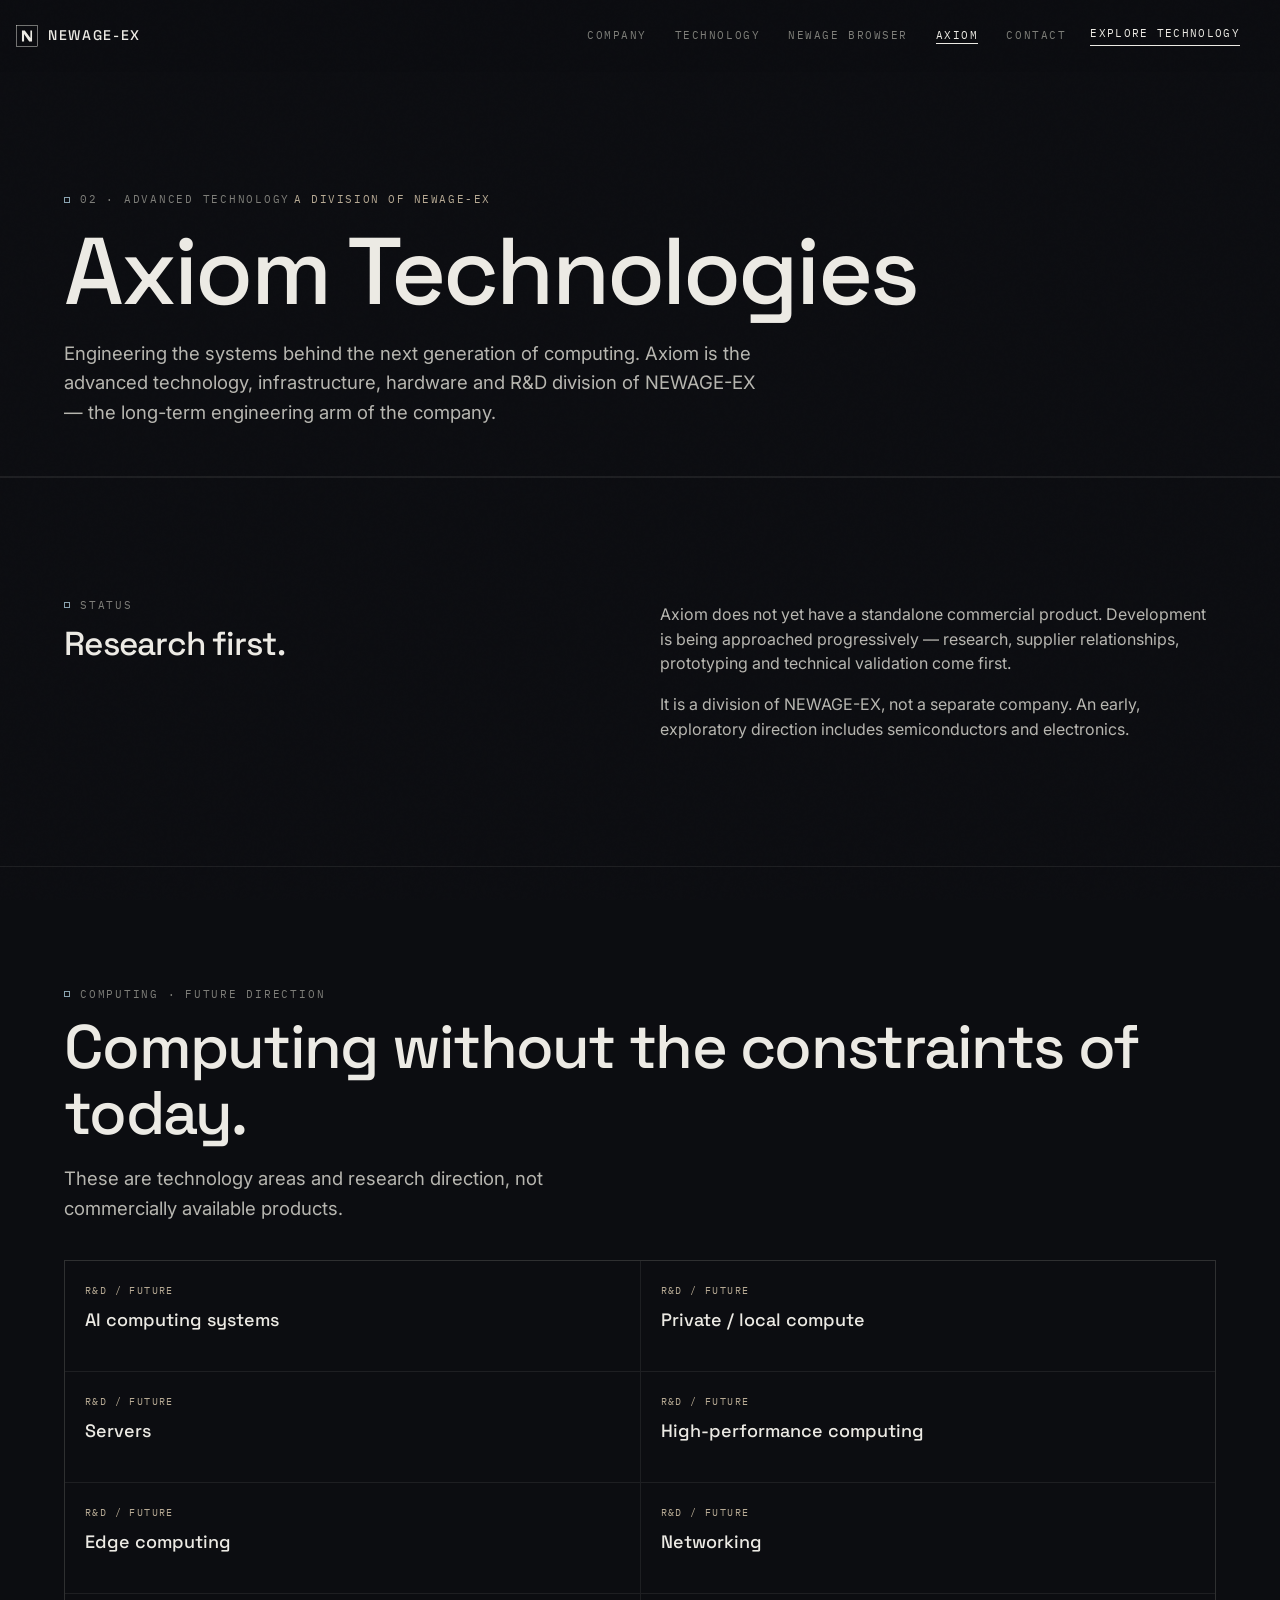
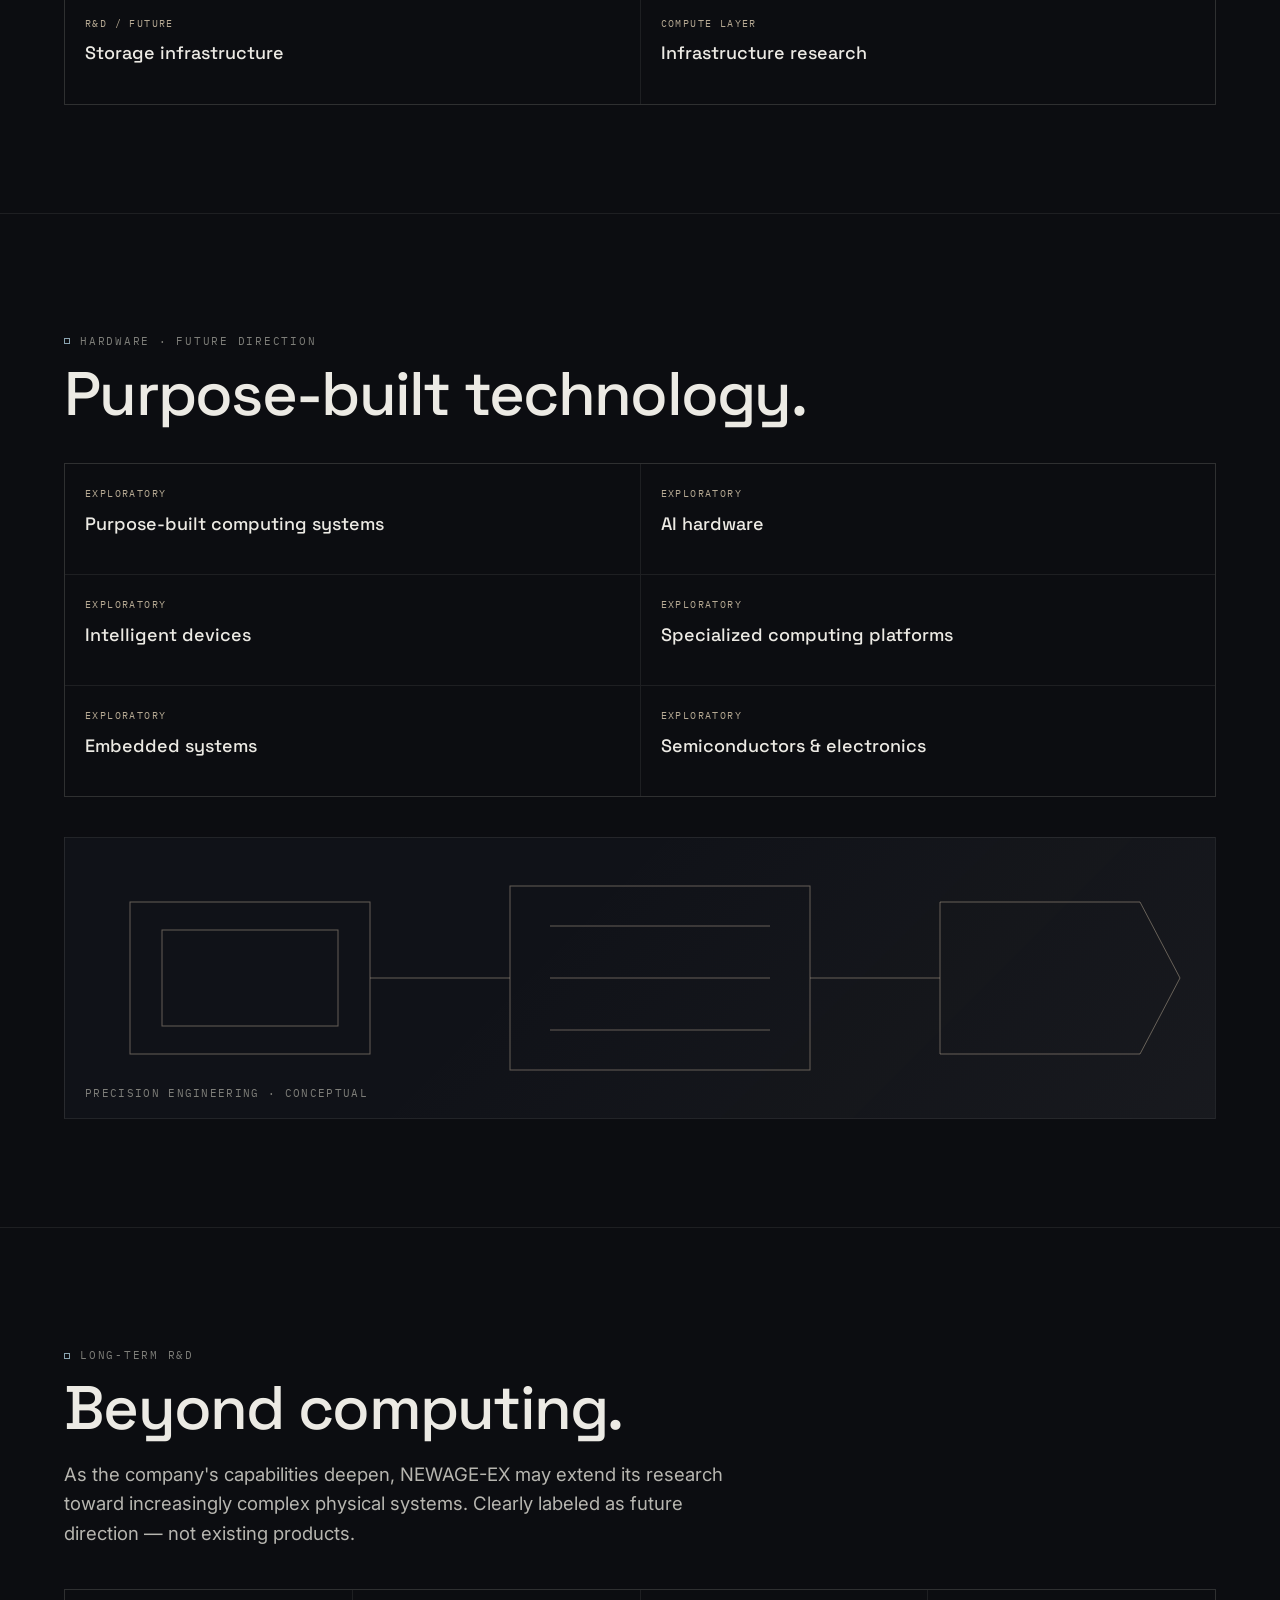
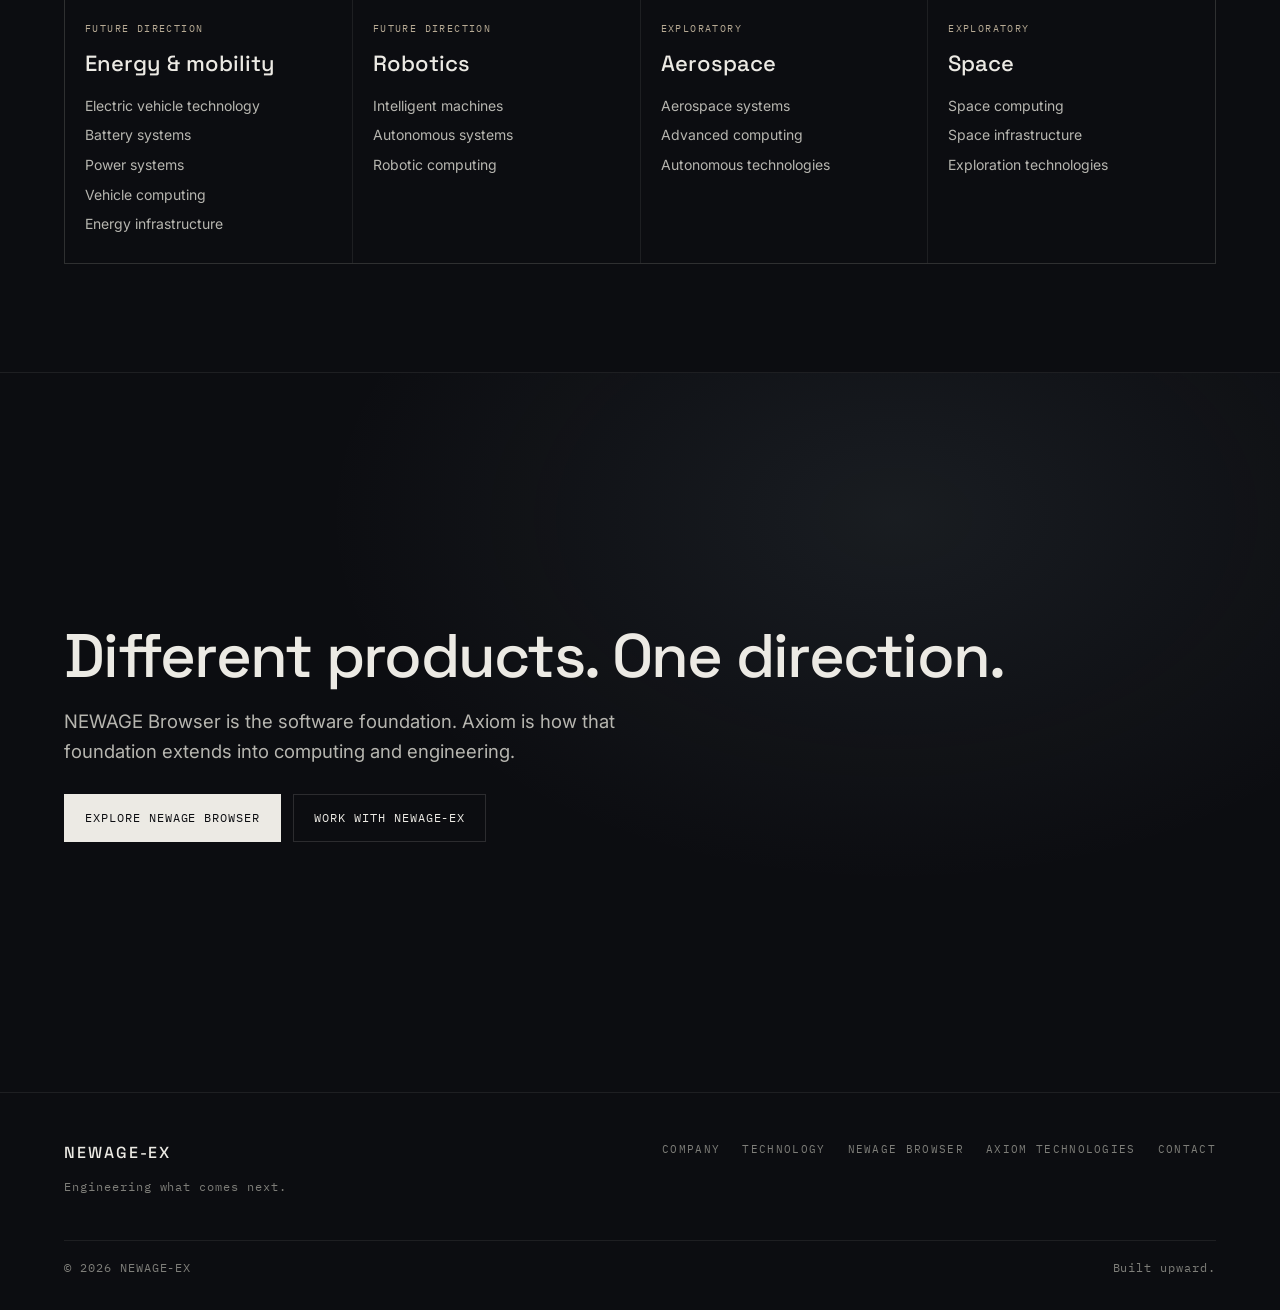
==== axiom.html @ 28b5ad1d "Add the NEWAGE-EX corporate website. EOF  Co-authored-by: Cursor <cursoragent@cursor.com>" ====
<!DOCTYPE html>
<html lang="en">
<head>
  <meta charset="UTF-8">
  <meta name="viewport" content="width=device-width, initial-scale=1, viewport-fit=cover">
  <title>Axiom Technologies — NEWAGE-EX</title>
  <meta name="description" content="Axiom Technologies is the advanced technology, infrastructure, hardware and R&D division of NEWAGE-EX. Research direction — not a standalone commercial product.">
  <meta name="theme-color" content="#0c0d11">
  <link rel="icon" href="./favicon.svg" type="image/svg+xml">
  <link rel="preconnect" href="https://fonts.googleapis.com">
  <link rel="preconnect" href="https://fonts.gstatic.com" crossorigin>
  <link href="https://fonts.googleapis.com/css2?family=Space+Grotesk:wght@400;500;600&family=Inter:wght@400;500;600&family=IBM+Plex+Mono:wght@400;500&display=swap" rel="stylesheet">
  <link rel="stylesheet" href="./css/styles.css">
</head>
<body data-page="axiom">
  <a class="skip" href="#main">Skip to content</a>
  <div class="cursor" aria-hidden="true"></div>
  <div class="grain" aria-hidden="true"></div>
  <header class="nav" id="nav">
    <div class="nav-inner">
      <a class="nav-logo" href="./index.html">
        <svg viewBox="0 0 48 48" width="22" height="22" aria-hidden="true"><rect x="1" y="1" width="46" height="46" fill="none" stroke="currentColor" stroke-width="1"/><path d="M13 36V12h6.2L31.4 28.6V12H35v24h-6.2L17.6 19.4V36z" fill="currentColor"/></svg>
        <span>NEWAGE-EX</span>
      </a>
      <nav class="nav-links" aria-label="Primary">
        <a href="./company.html">Company</a>
        <a href="./technology.html">Technology</a>
        <a href="./browser.html">NEWAGE Browser</a>
        <a href="./axiom.html" aria-current="page">Axiom</a>
        <a href="./contact.html">Contact</a>
      </nav>
      <a class="nav-cta" href="./technology.html">Explore technology</a>
      <button class="nav-toggle" type="button" aria-expanded="false" aria-controls="nav-mobile" aria-label="Open menu"><span></span><span></span></button>
    </div>
    <div class="nav-mobile" id="nav-mobile">
      <a href="./company.html">Company</a>
      <a href="./technology.html">Technology</a>
      <a href="./browser.html">NEWAGE Browser</a>
      <a href="./axiom.html" aria-current="page">Axiom</a>
      <a href="./contact.html">Contact</a>
    </div>
  </header>

  <main id="main">
    <section class="page-hero">
      <div class="wrap">
        <p class="kicker">02 · Advanced technology</p>
        <p class="axiom-label">A division of NEWAGE-EX</p>
        <h1 class="display-1">Axiom Technologies</h1>
        <p class="lede wide">Engineering the systems behind the next generation of computing. Axiom is the advanced technology, infrastructure, hardware and R&amp;D division of NEWAGE-EX — the long-term engineering arm of the company.</p>
      </div>
    </section>

    <section class="section">
      <div class="wrap split">
        <div>
          <p class="kicker">Status</p>
          <h2 class="display-3">Research first.</h2>
        </div>
        <div class="prose">
          <p>Axiom does not yet have a standalone commercial product. Development is being approached progressively — research, supplier relationships, prototyping and technical validation come first.</p>
          <p>It is a division of NEWAGE-EX, not a separate company. An early, exploratory direction includes semiconductors and electronics.</p>
        </div>
      </div>
    </section>

    <section class="section">
      <div class="wrap">
        <p class="kicker">Computing · future direction</p>
        <h2 class="display-2">Computing without the constraints of today.</h2>
        <p class="lede">These are technology areas and research direction, not commercially available products.</p>
        <div class="area-grid">
          <article class="area"><small>R&amp;D / FUTURE</small><h3>AI computing systems</h3></article>
          <article class="area"><small>R&amp;D / FUTURE</small><h3>Private / local compute</h3></article>
          <article class="area"><small>R&amp;D / FUTURE</small><h3>Servers</h3></article>
          <article class="area"><small>R&amp;D / FUTURE</small><h3>High-performance computing</h3></article>
          <article class="area"><small>R&amp;D / FUTURE</small><h3>Edge computing</h3></article>
          <article class="area"><small>R&amp;D / FUTURE</small><h3>Networking</h3></article>
          <article class="area"><small>R&amp;D / FUTURE</small><h3>Storage infrastructure</h3></article>
          <article class="area"><small>COMPUTE LAYER</small><h3>Infrastructure research</h3></article>
        </div>
      </div>
    </section>

    <section class="section">
      <div class="wrap">
        <p class="kicker">Hardware · future direction</p>
        <h2 class="display-2">Purpose-built technology.</h2>
        <div class="area-grid">
          <article class="area"><small>EXPLORATORY</small><h3>Purpose-built computing systems</h3></article>
          <article class="area"><small>EXPLORATORY</small><h3>AI hardware</h3></article>
          <article class="area"><small>EXPLORATORY</small><h3>Intelligent devices</h3></article>
          <article class="area"><small>EXPLORATORY</small><h3>Specialized computing platforms</h3></article>
          <article class="area"><small>EXPLORATORY</small><h3>Embedded systems</h3></article>
          <article class="area"><small>EXPLORATORY</small><h3>Semiconductors &amp; electronics</h3></article>
        </div>
        <div class="hardware-stage" aria-hidden="true">
          <svg viewBox="0 0 1200 280" preserveAspectRatio="xMidYMid slice">
            <g fill="none" stroke="#b7aa94" stroke-opacity=".5" stroke-width="1">
              <rect x="90" y="64" width="240" height="152"/>
              <rect x="122" y="92" width="176" height="96"/>
              <path d="M330 140 H470"/>
              <rect x="470" y="48" width="300" height="184"/>
              <path d="M510 88 H730 M510 140 H730 M510 192 H730"/>
              <path d="M770 140 H900"/>
              <polygon points="900,64 1100,64 1140,140 1100,216 900,216"/>
            </g>
          </svg>
          <div class="hw-note">PRECISION ENGINEERING · CONCEPTUAL</div>
        </div>
      </div>
    </section>

    <section class="section">
      <div class="wrap">
        <p class="kicker">Long-term R&amp;D</p>
        <h2 class="display-2">Beyond computing.</h2>
        <p class="lede wide">As the company's capabilities deepen, NEWAGE-EX may extend its research toward increasingly complex physical systems. Clearly labeled as future direction — not existing products.</p>
        <div class="horizon-groups">
          <article class="hz">
            <span class="tag">Future direction</span>
            <h3>Energy &amp; mobility</h3>
            <ul>
              <li>Electric vehicle technology</li>
              <li>Battery systems</li>
              <li>Power systems</li>
              <li>Vehicle computing</li>
              <li>Energy infrastructure</li>
            </ul>
          </article>
          <article class="hz">
            <span class="tag">Future direction</span>
            <h3>Robotics</h3>
            <ul>
              <li>Intelligent machines</li>
              <li>Autonomous systems</li>
              <li>Robotic computing</li>
            </ul>
          </article>
          <article class="hz">
            <span class="tag">Exploratory</span>
            <h3>Aerospace</h3>
            <ul>
              <li>Aerospace systems</li>
              <li>Advanced computing</li>
              <li>Autonomous technologies</li>
            </ul>
          </article>
          <article class="hz">
            <span class="tag">Exploratory</span>
            <h3>Space</h3>
            <ul>
              <li>Space computing</li>
              <li>Space infrastructure</li>
              <li>Exploration technologies</li>
            </ul>
          </article>
        </div>
      </div>
    </section>

    <section class="section close">
      <div class="wrap">
        <h2 class="display-2">Different products. One direction.</h2>
        <p class="lede">NEWAGE Browser is the software foundation. Axiom is how that foundation extends into computing and engineering.</p>
        <div class="actions">
          <a class="btn" href="./browser.html">Explore NEWAGE Browser</a>
          <a class="btn-ghost" href="./contact.html">Work with NEWAGE-EX</a>
        </div>
      </div>
    </section>
  </main>

  <footer class="footer">
    <div class="wrap">
      <div class="footer-top">
        <div>
          <strong>NEWAGE-EX</strong>
          <p class="mono">Engineering what comes next.</p>
        </div>
        <nav class="footer-links" aria-label="Footer">
          <a href="./company.html">Company</a>
          <a href="./technology.html">Technology</a>
          <a href="./browser.html">NEWAGE Browser</a>
          <a href="./axiom.html">Axiom Technologies</a>
          <a href="./contact.html">Contact</a>
        </nav>
      </div>
      <div class="footer-bottom">
        <span class="mono">© 2026 NEWAGE-EX</span>
        <span class="mono">Built upward.</span>
      </div>
    </div>
  </footer>
  <script src="./js/main.js"></script>
</body>
</html>
---- css/styles.css ----
:root {
  --bg: #0c0d11;
  --bg-2: #101218;
  --bg-3: #151821;
  --bg-4: #1b1f2a;
  --glass: rgba(16, 18, 24, 0.72);
  --glass-2: rgba(22, 26, 34, 0.55);
  --ink: #eceae4;
  --ink-2: #b7b6b0;
  --ink-3: #7e7e79;
  --ink-4: #54544f;
  --line: rgba(236, 234, 228, 0.08);
  --line-2: rgba(236, 234, 228, 0.14);
  --line-3: rgba(236, 234, 228, 0.22);
  --accent: #8aa3b0;
  --accent-2: #a8c0c9;
  --accent-dim: rgba(138, 163, 176, 0.14);
  --accent-glow: rgba(138, 163, 176, 0.28);
  --metal: #b7aa94;
  --ok: #8fba9a;
  --edge: clamp(20px, 5vw, 80px);
  --max: 1280px;
  --nav-h: 72px;
  --display: "Space Grotesk", "Inter", system-ui, sans-serif;
  --body: "Inter", system-ui, sans-serif;
  --mono: "IBM Plex Mono", ui-monospace, monospace;
  --ease: cubic-bezier(.22, 1, .36, 1);
  --ease-out: cubic-bezier(.16, 1, .3, 1);
}

*, *::before, *::after { box-sizing: border-box; }
html {
  background: var(--bg);
  color-scheme: dark;
  scroll-behavior: smooth;
  scroll-padding-top: calc(var(--nav-h) + 12px);
}
html, body { margin: 0; min-height: 100%; }
body {
  background: var(--bg);
  color: var(--ink);
  font-family: var(--body);
  font-size: 16px;
  line-height: 1.55;
  -webkit-font-smoothing: antialiased;
  text-rendering: optimizeLegibility;
  overflow-x: clip;
}
img, svg { display: block; max-width: 100%; }
button, input, textarea, select { font: inherit; color: inherit; }
button { background: none; border: 0; cursor: pointer; }
a { color: inherit; text-decoration: none; }
::selection { background: var(--ink); color: var(--bg); }
:focus-visible { outline: 1px solid var(--accent-2); outline-offset: 3px; }

.skip {
  position: absolute;
  left: 12px;
  top: -48px;
  z-index: 200;
  background: var(--ink);
  color: var(--bg);
  padding: 10px 14px;
  font-size: 13px;
}
.skip:focus { top: 12px; }

.sr-only {
  position: absolute;
  width: 1px;
  height: 1px;
  padding: 0;
  margin: -1px;
  overflow: hidden;
  clip: rect(0, 0, 0, 0);
  white-space: nowrap;
  border: 0;
}

.grain {
  position: fixed;
  inset: 0;
  pointer-events: none;
  z-index: 80;
  opacity: 0.035;
  background-image: url("data:image/svg+xml,%3Csvg viewBox='0 0 200 200' xmlns='http://www.w3.org/2000/svg'%3E%3Cfilter id='n'%3E%3CfeTurbulence type='fractalNoise' baseFrequency='.8' numOctaves='4' stitchTiles='stitch'/%3E%3C/filter%3E%3Crect width='100%25' height='100%25' filter='url(%23n)' opacity='.55'/%3E%3C/svg%3E");
  mix-blend-mode: overlay;
}

.cursor {
  position: fixed;
  top: 0;
  left: 0;
  width: 10px;
  height: 10px;
  margin: -5px 0 0 -5px;
  border: 1px solid rgba(236, 234, 228, 0.55);
  pointer-events: none;
  z-index: 140;
  opacity: 0;
  transform: translate(-80px, -80px);
  transition: width .25s var(--ease), height .25s var(--ease), margin .25s var(--ease), background .25s, opacity .2s;
}
.cursor.is-on { opacity: 1; }
.cursor.is-hover {
  width: 26px;
  height: 26px;
  margin: -13px 0 0 -13px;
  background: var(--ink);
  border-color: var(--ink);
}
@media (pointer: coarse) { .cursor { display: none; } }
@media (pointer: fine) {
  html.has-cursor, html.has-cursor * { cursor: none; }
  html.has-cursor input, html.has-cursor textarea, html.has-cursor select { cursor: text; }
}

.eyebrow {
  margin: 0 0 18px;
  font-family: var(--mono);
  font-size: 11px;
  letter-spacing: 0.16em;
  text-transform: uppercase;
  color: var(--ink-3);
}
.display-1 {
  margin: 0;
  font-family: var(--display);
  font-weight: 500;
  letter-spacing: -0.03em;
  line-height: 1.02;
  font-size: clamp(40px, 7.4vw, 104px);
}
.display-2 {
  margin: 0;
  font-family: var(--display);
  font-weight: 500;
  letter-spacing: -0.028em;
  line-height: 1.08;
  font-size: clamp(30px, 4.8vw, 64px);
}
.display-3 {
  margin: 0;
  font-family: var(--display);
  font-weight: 500;
  letter-spacing: -0.022em;
  line-height: 1.14;
  font-size: clamp(22px, 2.6vw, 36px);
}
.lede {
  margin: 18px 0 0;
  max-width: 46ch;
  font-size: clamp(16px, 1.45vw, 19px);
  line-height: 1.6;
  color: var(--ink-2);
}
.lede.wide { max-width: 58ch; }
.mono {
  font-family: var(--mono);
  font-size: 12px;
  letter-spacing: 0.08em;
  color: var(--ink-3);
}
.kicker {
  display: inline-flex;
  align-items: center;
  gap: 10px;
  font-family: var(--mono);
  font-size: 11px;
  letter-spacing: 0.16em;
  text-transform: uppercase;
  color: var(--ink-3);
}
.kicker::before {
  content: "";
  width: 6px;
  height: 6px;
  border: 1px solid var(--accent);
}

.btn, .btn-ghost, .btn-text {
  display: inline-flex;
  align-items: center;
  justify-content: center;
  gap: 10px;
  min-height: 48px;
  padding: 0 20px;
  font-family: var(--mono);
  font-size: 12px;
  letter-spacing: 0.08em;
  text-transform: uppercase;
  transition: background .35s var(--ease), color .35s var(--ease), border-color .35s var(--ease), transform .35s var(--ease);
}
.btn {
  background: var(--ink);
  color: var(--bg);
  border: 1px solid var(--ink);
}
.btn:hover { background: transparent; color: var(--ink); }
.btn-ghost {
  border: 1px solid var(--line-2);
  color: var(--ink);
}
.btn-ghost:hover { border-color: var(--ink); }
.btn-text {
  padding: 0;
  min-height: 0;
  border-bottom: 1px solid var(--line-3);
  letter-spacing: 0.1em;
}
.btn-text:hover { border-color: var(--ink); }
.actions { display: flex; flex-wrap: wrap; gap: 12px; margin-top: 28px; }

.wrap {
  width: min(100% - (var(--edge) * 2), var(--max));
  margin-inline: auto;
}
.section {
  position: relative;
  padding: clamp(88px, 12vh, 150px) 0;
  border-top: 1px solid var(--line);
}
.section-head { max-width: 760px; margin-bottom: 48px; }

.nav {
  position: sticky;
  top: 0;
  z-index: 50;
  height: var(--nav-h);
  background: rgba(12, 13, 17, 0.4);
  border-bottom: 1px solid transparent;
  backdrop-filter: blur(0px);
  transition: background .35s var(--ease), border-color .35s var(--ease), backdrop-filter .35s;
}
.nav.is-scrolled {
  background: rgba(12, 13, 17, 0.86);
  border-bottom-color: var(--line);
  backdrop-filter: blur(18px);
}
.nav-inner {
  height: 100%;
  width: min(100% - 32px, 1400px);
  margin: 0 auto;
  display: grid;
  grid-template-columns: auto 1fr auto auto;
  align-items: center;
  gap: 24px;
}
.nav-logo {
  display: flex;
  align-items: center;
  gap: 10px;
  font-family: var(--display);
  font-size: 14px;
  font-weight: 500;
  letter-spacing: 0.12em;
}
.nav-logo svg { width: 22px; height: 22px; color: var(--ink); }
.nav-links {
  display: flex;
  justify-content: flex-end;
  gap: 28px;
}
.nav-links a {
  font-family: var(--mono);
  font-size: 11px;
  letter-spacing: 0.14em;
  text-transform: uppercase;
  color: var(--ink-3);
}
.nav-links a:hover, .nav-links a[aria-current="page"] { color: var(--ink); }
.nav-links a[aria-current="page"] { box-shadow: inset 0 -1px 0 var(--ink); }
.nav-cta {
  font-family: var(--mono);
  font-size: 11px;
  letter-spacing: 0.12em;
  text-transform: uppercase;
  border-bottom: 1px solid var(--ink);
  padding-bottom: 2px;
}
.nav-toggle {
  display: none;
  width: 40px;
  height: 40px;
  position: relative;
}
.nav-toggle span {
  position: absolute;
  left: 10px;
  right: 10px;
  height: 1px;
  background: var(--ink);
  transition: transform .3s var(--ease), top .3s var(--ease), opacity .2s;
}
.nav-toggle span:first-child { top: 16px; }
.nav-toggle span:last-child { top: 24px; }
.nav-toggle[aria-expanded="true"] span:first-child { top: 20px; transform: rotate(45deg); }
.nav-toggle[aria-expanded="true"] span:last-child { top: 20px; transform: rotate(-45deg); }
.nav-mobile {
  display: none;
  position: absolute;
  left: 0;
  right: 0;
  top: var(--nav-h);
  background: rgba(12, 13, 17, 0.96);
  border-bottom: 1px solid var(--line);
  padding: 18px 24px 28px;
  flex-direction: column;
  gap: 16px;
}
.nav-mobile.is-open { display: flex; }
.nav-mobile a {
  font-family: var(--mono);
  font-size: 13px;
  letter-spacing: 0.12em;
  text-transform: uppercase;
  color: var(--ink-2);
}

/* HERO */
.hero {
  position: relative;
  min-height: calc(100svh - var(--nav-h));
  display: grid;
  grid-template-columns: minmax(0, 1fr) minmax(280px, 0.95fr);
  gap: 32px;
  align-items: center;
  width: min(100% - (var(--edge) * 2), 1400px);
  margin: 0 auto;
  padding: 48px 0 80px;
}
.hero-copy { position: relative; z-index: 2; max-width: 720px; }
.hero-eyebrow {
  margin: 0 0 22px;
  font-family: var(--mono);
  font-size: 12px;
  letter-spacing: 0.22em;
  color: var(--accent-2);
}
.hero h1 {
  margin: 0;
  font-family: var(--display);
  font-weight: 500;
  letter-spacing: -0.035em;
  line-height: 0.96;
  font-size: clamp(46px, 8vw, 108px);
}
.hero-layer {
  margin: 18px 0 0;
  font-family: var(--mono);
  font-size: 12px;
  letter-spacing: 0.14em;
  text-transform: uppercase;
  color: var(--ink-3);
}
.hero-status {
  display: flex;
  flex-wrap: wrap;
  gap: 18px 28px;
  margin-top: 40px;
  padding-top: 22px;
  border-top: 1px solid var(--line);
  font-family: var(--mono);
  font-size: 11px;
  letter-spacing: 0.12em;
  text-transform: uppercase;
  color: var(--ink-3);
}
.hero-status b { color: var(--ok); font-weight: 500; }
.hero-cue {
  position: absolute;
  left: var(--edge);
  bottom: 28px;
  display: flex;
  align-items: center;
  gap: 12px;
  font-family: var(--mono);
  font-size: 10px;
  letter-spacing: 0.18em;
  color: var(--ink-4);
}
.hero-cue i {
  display: block;
  width: 1px;
  height: 42px;
  background: linear-gradient(to bottom, var(--line-3), transparent);
  animation: cue 2.2s var(--ease) infinite;
}
@keyframes cue {
  0% { transform: scaleY(0); transform-origin: top; opacity: 0; }
  35% { transform: scaleY(1); opacity: 1; }
  100% { transform: scaleY(1) translateY(10px); opacity: 0; }
}

.arch {
  position: relative;
  height: min(72vh, 640px);
  min-height: 420px;
  perspective: 1400px;
}
.arch-grid {
  position: absolute;
  inset: 8% 4%;
  background-image:
    linear-gradient(rgba(138,163,176,.07) 1px, transparent 1px),
    linear-gradient(90deg, rgba(138,163,176,.07) 1px, transparent 1px);
  background-size: 48px 48px;
  mask-image: radial-gradient(ellipse at 55% 45%, #000 30%, transparent 75%);
  transform: rotateX(62deg) rotateZ(-18deg);
  animation: gridDrift 28s linear infinite;
}
@keyframes gridDrift {
  from { background-position: 0 0; }
  to { background-position: 48px 48px; }
}
.arch-stage {
  position: absolute;
  inset: 0;
  transform-style: preserve-3d;
  transform: rotateX(58deg) rotateZ(-20deg) translateY(8%);
}
.arch-plane {
  position: absolute;
  left: 8%;
  width: 84%;
  height: 86px;
  border: 1px solid var(--line-2);
  background: linear-gradient(180deg, rgba(138,163,176,.09), rgba(12,13,17,.35));
  backdrop-filter: blur(6px);
  box-shadow: 0 18px 40px rgba(0,0,0,.28);
}
.arch-plane span {
  position: absolute;
  left: 16px;
  top: 14px;
  font-family: var(--mono);
  font-size: 10px;
  letter-spacing: 0.16em;
  color: var(--ink);
}
.arch-plane em {
  position: absolute;
  right: 16px;
  top: 14px;
  font-style: normal;
  font-family: var(--mono);
  font-size: 10px;
  letter-spacing: 0.12em;
  color: var(--ink-3);
}
.arch-plane:nth-child(1) { top: 0; transform: translateZ(0); }
.arch-plane:nth-child(2) { top: 92px; transform: translateZ(28px); }
.arch-plane:nth-child(3) { top: 184px; transform: translateZ(56px); }
.arch-plane:nth-child(4) { top: 276px; transform: translateZ(84px); }
.arch-plane:nth-child(5) { top: 368px; transform: translateZ(112px); }
.arch-path {
  position: absolute;
  inset: 0;
  pointer-events: none;
}
.arch-path path {
  fill: none;
  stroke: var(--accent);
  stroke-width: 1.2;
  stroke-dasharray: 8 10;
  animation: dash 14s linear infinite;
  opacity: .7;
}
@keyframes dash { to { stroke-dashoffset: -240; } }
.arch-pulse {
  position: absolute;
  width: 8px;
  height: 8px;
  border-radius: 50%;
  background: var(--accent-2);
  box-shadow: 0 0 16px var(--accent-glow);
  offset-path: path("M80,40 C 220,80 80,200 240,260 C 360,310 180,380 300,430");
  animation: travel 7.5s var(--ease) infinite;
}
@keyframes travel { to { offset-distance: 100%; } }

/* WHO */
.who { padding-top: clamp(72px, 10vh, 120px); }
.who-grid {
  display: grid;
  grid-template-columns: 1.1fr .9fr;
  gap: clamp(32px, 6vw, 80px);
  align-items: end;
}
.who-arch {
  display: grid;
  gap: 1px;
  background: var(--line);
  border: 1px solid var(--line);
}
.who-row {
  display: grid;
  grid-template-columns: 140px 1fr auto;
  gap: 16px;
  align-items: center;
  padding: 18px 20px;
  background: var(--bg-2);
}
.who-row b {
  font-family: var(--mono);
  font-size: 11px;
  letter-spacing: 0.14em;
  font-weight: 500;
}
.who-row span { color: var(--ink-2); font-size: 14px; }
.who-row i {
  font-style: normal;
  font-family: var(--mono);
  font-size: 11px;
  color: var(--accent);
}

/* STACK */
.stack {
  overflow: clip;
  min-height: 180vh;
}
.stack-sticky {
  position: sticky;
  top: var(--nav-h);
  min-height: calc(100svh - var(--nav-h));
  display: grid;
  place-items: center;
  padding: 48px 0;
}
.stack-frame {
  width: min(100% - (var(--edge) * 2), 980px);
}
.stack-layers {
  display: grid;
  gap: 0;
  margin-top: 36px;
}
.layer {
  position: relative;
  display: grid;
  grid-template-columns: 180px 1fr auto;
  gap: 20px;
  align-items: center;
  padding: 22px 24px;
  border: 1px solid var(--line);
  background: rgba(16,18,24,.55);
  margin-top: -1px;
  transition: background .5s var(--ease), border-color .5s var(--ease);
}
.layer.is-on {
  background: linear-gradient(90deg, var(--accent-dim), rgba(16,18,24,.7));
  border-color: var(--line-2);
}
.layer strong {
  font-family: var(--display);
  font-size: 18px;
  font-weight: 500;
  letter-spacing: 0.08em;
}
.layer p { margin: 0; color: var(--ink-2); font-size: 15px; }
.layer .idx {
  font-family: var(--mono);
  font-size: 11px;
  color: var(--ink-3);
}
.layer-join {
  width: 1px;
  height: 22px;
  margin-left: 48px;
  background: var(--line-2);
}
.stack-note {
  margin-top: 28px;
  display: flex;
  justify-content: space-between;
  gap: 16px;
  flex-wrap: wrap;
}

/* PRODUCT */
.product-top {
  display: grid;
  grid-template-columns: 1fr 1fr;
  gap: clamp(28px, 5vw, 72px);
  align-items: start;
}
.quote {
  margin: 32px 0 0;
  padding: 22px 0 0;
  border-top: 1px solid var(--line);
  font-family: var(--display);
  font-size: clamp(22px, 2.4vw, 32px);
  font-weight: 500;
  letter-spacing: -0.02em;
  line-height: 1.25;
  color: var(--ink);
  max-width: 22ch;
}
.quote cite {
  display: block;
  margin-top: 14px;
  font-style: normal;
  font-family: var(--mono);
  font-size: 11px;
  letter-spacing: 0.14em;
  color: var(--ink-3);
}
.facts {
  display: flex;
  flex-wrap: wrap;
  gap: 8px;
  margin-top: 24px;
}
.chip {
  font-family: var(--mono);
  font-size: 11px;
  letter-spacing: 0.1em;
  text-transform: uppercase;
  padding: 8px 10px;
  border: 1px solid var(--line-2);
  color: var(--ink-2);
}

/* Browser mock */
.nb {
  border: 1px solid var(--line-2);
  background: #0e1016;
  box-shadow: 0 40px 90px rgba(0,0,0,.4);
  min-height: 520px;
  display: flex;
  flex-direction: column;
  overflow: hidden;
}
.nb-bar {
  display: flex;
  align-items: center;
  gap: 10px;
  padding: 10px 12px;
  border-bottom: 1px solid var(--line);
  background: #12151c;
}
.nb-dots { display: flex; gap: 6px; }
.nb-dots i { width: 8px; height: 8px; border-radius: 50%; background: #2a2e38; }
.nb-dots i:nth-child(1) { background: #3a3333; }
.nb-title {
  font-family: var(--mono);
  font-size: 11px;
  letter-spacing: 0.08em;
  color: var(--ink-3);
  margin-left: 6px;
}
.nb-live {
  margin-left: auto;
  display: flex;
  align-items: center;
  gap: 8px;
  font-family: var(--mono);
  font-size: 10px;
  letter-spacing: 0.14em;
  color: var(--ok);
}
.nb-live::before {
  content: "";
  width: 6px;
  height: 6px;
  border-radius: 50%;
  background: var(--ok);
  box-shadow: 0 0 10px var(--ok);
}
.nb-tabs {
  display: flex;
  gap: 1px;
  background: var(--line);
  border-bottom: 1px solid var(--line);
}
.nb-tab {
  flex: 1;
  padding: 9px 12px;
  background: #0e1016;
  font-size: 12px;
  color: var(--ink-3);
  white-space: nowrap;
  overflow: hidden;
}
.nb-tab.is-on { background: #161a22; color: var(--ink); }
.nb-url {
  display: grid;
  grid-template-columns: auto 1fr auto auto;
  gap: 8px;
  align-items: center;
  padding: 8px 12px;
  border-bottom: 1px solid var(--line);
}
.nb-url .addr {
  height: 30px;
  display: flex;
  align-items: center;
  padding: 0 12px;
  border: 1px solid var(--line);
  background: #0b0c10;
  font-family: var(--mono);
  font-size: 11px;
  color: var(--ink-2);
}
.nb-body {
  flex: 1;
  display: grid;
  grid-template-columns: 1.35fr 0.85fr;
  min-height: 380px;
}
.nb-page {
  position: relative;
  padding: 22px;
  border-right: 1px solid var(--line);
  overflow: hidden;
}
.nb-start {
  height: 100%;
  display: grid;
  place-content: center;
  text-align: center;
  gap: 18px;
}
.nb-start strong {
  font-family: var(--display);
  letter-spacing: 0.18em;
  font-weight: 500;
  font-size: 18px;
}
.nb-links {
  display: grid;
  grid-template-columns: repeat(3, 1fr);
  gap: 8px;
  min-width: 240px;
}
.nb-links span {
  border: 1px solid var(--line);
  padding: 8px 6px;
  font-size: 11px;
  color: var(--ink-3);
}
.page-doc h3 { margin: 0 0 10px; font-size: 22px; font-weight: 500; }
.page-doc p { margin: 0 0 10px; color: var(--ink-2); font-size: 13px; line-height: 1.6; }
.page-doc .ghost {
  height: 8px;
  background: var(--line);
  margin: 8px 0;
}
.page-doc .ghost:nth-child(odd) { width: 92%; }
.page-doc .ghost:nth-child(even) { width: 74%; }
.cursor-dot {
  position: absolute;
  width: 12px;
  height: 12px;
  border: 1px solid var(--accent-2);
  border-radius: 50%;
  pointer-events: none;
  animation: agentMove 6s var(--ease) infinite;
}
@keyframes agentMove {
  0% { left: 18%; top: 28%; }
  35% { left: 62%; top: 44%; }
  65% { left: 30%; top: 62%; }
  100% { left: 18%; top: 28%; }
}
.nb-ai {
  padding: 14px 14px 18px;
  background: #10131a;
  display: flex;
  flex-direction: column;
  gap: 10px;
}
.nb-ai .pane {
  font-family: var(--mono);
  font-size: 10px;
  letter-spacing: 0.16em;
  color: var(--ink-3);
}
.nb-ai blockquote {
  margin: 0;
  padding: 10px;
  border: 1px solid var(--line);
  font-size: 13px;
  line-height: 1.5;
  color: var(--ink);
}
.nb-log { list-style: none; margin: 0; padding: 0; display: grid; gap: 8px; }
.nb-log li {
  display: grid;
  grid-template-columns: 28px 1fr;
  gap: 8px;
  font-size: 12px;
  color: var(--ink-3);
}
.nb-log li span {
  font-family: var(--mono);
  font-size: 10px;
  color: var(--accent);
}
.nb-log li.is-done { color: var(--ink-2); }
.nb-log li.is-live { color: var(--ink); }
.nb-states {
  display: flex;
  flex-wrap: wrap;
  gap: 8px;
  margin-top: 16px;
}
.nb-states button {
  font-family: var(--mono);
  font-size: 10px;
  letter-spacing: 0.1em;
  text-transform: uppercase;
  padding: 8px 10px;
  border: 1px solid var(--line);
  color: var(--ink-3);
}
.nb-states button.is-on {
  border-color: var(--accent);
  color: var(--ink);
  background: var(--accent-dim);
}

.nb[data-state="local"] .nb-ai { box-shadow: inset 2px 0 0 var(--accent); }
.nb[data-state="execute"] .cursor-dot { opacity: 1; }
.nb[data-state="browse"] .cursor-dot { opacity: 0; }
.nb[data-state="secure"] .nb-page { outline: 1px dashed rgba(138,163,176,.28); outline-offset: -10px; }
.nb[data-state="workflow"] .nb-log li { color: var(--ink-2); }

/* CAPABILITIES */
.caps-grid {
  display: grid;
  grid-template-columns: repeat(3, 1fr);
  gap: 1px;
  background: var(--line);
  border: 1px solid var(--line);
}
.cap {
  background: var(--bg);
  padding: 28px 24px 32px;
  min-height: 240px;
  display: flex;
  flex-direction: column;
  gap: 14px;
}
.cap h3 {
  margin: 0;
  font-family: var(--display);
  font-size: 20px;
  font-weight: 500;
}
.cap p { margin: 0; color: var(--ink-2); font-size: 14px; line-height: 1.55; }
.viz {
  height: 72px;
  border: 1px solid var(--line);
  background: var(--bg-2);
  position: relative;
  overflow: hidden;
}
.viz-local {
  display: grid;
  place-items: center;
}
.viz-local span {
  font-family: var(--mono);
  font-size: 10px;
  letter-spacing: 0.16em;
  border: 1px solid var(--accent);
  padding: 6px 10px;
  animation: pulse 2.8s var(--ease) infinite;
}
@keyframes pulse {
  0%, 100% { box-shadow: 0 0 0 0 var(--accent-glow); }
  50% { box-shadow: 0 0 0 10px transparent; }
}
.viz-auto i {
  position: absolute;
  width: 8px;
  height: 8px;
  border: 1px solid var(--accent-2);
  animation: agentMove 5s var(--ease) infinite;
}
.viz-ctrl {
  display: flex;
  align-items: center;
  justify-content: space-evenly;
  height: 100%;
  font-family: var(--mono);
  font-size: 10px;
  color: var(--ink-3);
}
.viz-ctrl b { color: var(--ink); font-weight: 500; }
.viz-web svg { width: 100%; height: 100%; }
.viz-web line, .viz-web circle { stroke: var(--accent); fill: none; }
.viz-web circle { fill: var(--bg-2); }
.viz-sec {
  display: grid;
  place-items: center;
  height: 100%;
}
.viz-sec span {
  display: grid;
  place-items: center;
  width: 70%;
  height: 70%;
  border: 1px solid var(--line-2);
}
.viz-sec span span {
  width: 62%;
  height: 62%;
  border-color: var(--accent);
}
.viz-flow {
  display: flex;
  align-items: center;
  gap: 6px;
  height: 100%;
  padding: 0 12px;
}
.viz-flow i {
  flex: 1;
  height: 8px;
  background: var(--line-2);
}
.viz-flow i:nth-child(2) { background: var(--accent); animation: pulse 2.4s infinite; }

/* MARKET */
.market-grid {
  display: grid;
  grid-template-columns: 1fr 1fr;
  gap: 48px;
  align-items: start;
}
.path-list {
  display: grid;
  border-top: 1px solid var(--line);
}
.path-list a, .path-list div {
  display: grid;
  grid-template-columns: auto 1fr auto;
  gap: 16px;
  align-items: center;
  padding: 18px 0;
  border-bottom: 1px solid var(--line);
  font-size: 16px;
}
.path-list span {
  font-family: var(--mono);
  font-size: 11px;
  color: var(--ink-3);
}
.store-panel {
  border: 1px solid var(--line-2);
  padding: 28px;
  background: linear-gradient(180deg, rgba(138,163,176,.08), transparent 55%);
}
.store-panel h3 {
  margin: 8px 0 10px;
  font-family: var(--display);
  font-weight: 500;
  font-size: 28px;
}
.store-meta {
  display: flex;
  flex-wrap: wrap;
  gap: 10px 18px;
  margin: 16px 0 24px;
  font-family: var(--mono);
  font-size: 11px;
  letter-spacing: 0.1em;
  text-transform: uppercase;
  color: var(--ink-3);
}

[hidden] { display: none !important; }

/* BRIDGE */
.bridge {
  position: relative;
  min-height: 70vh;
  display: grid;
  place-items: center;
  text-align: center;
  background:
    radial-gradient(ellipse at 50% 120%, rgba(138,163,176,.12), transparent 50%),
    var(--bg);
  overflow: hidden;
}
.bridge-visual {
  position: absolute;
  inset: 0;
  pointer-events: none;
  opacity: .45;
}
.bridge-visual .ui-fade {
  position: absolute;
  left: 10%;
  right: 10%;
  top: 18%;
  height: 40%;
  border: 1px solid var(--line);
  mask-image: linear-gradient(#000, transparent);
}
.bridge-visual .infra {
  position: absolute;
  left: 8%;
  right: 8%;
  bottom: 8%;
  height: 42%;
  background-image:
    linear-gradient(var(--line-2) 1px, transparent 1px),
    linear-gradient(90deg, var(--line-2) 1px, transparent 1px);
  background-size: 40px 40px;
  transform: perspective(500px) rotateX(50deg);
  mask-image: linear-gradient(transparent, #000 40%);
}

/* AXIOM */
.axiom-label {
  display: inline-flex;
  gap: 10px;
  align-items: center;
  margin-bottom: 16px;
  font-family: var(--mono);
  font-size: 11px;
  letter-spacing: 0.14em;
  text-transform: uppercase;
  color: var(--metal);
}
.axiom-split {
  display: grid;
  grid-template-columns: 1.05fr .95fr;
  gap: 48px;
  align-items: start;
}
.axiom-rack {
  display: grid;
  gap: 8px;
}
.rack-unit {
  display: grid;
  grid-template-columns: 90px 1fr auto;
  gap: 12px;
  align-items: center;
  padding: 14px 16px;
  border: 1px solid var(--line);
  background: var(--bg-2);
  font-size: 13px;
}
.rack-unit b { font-family: var(--mono); font-size: 11px; font-weight: 500; letter-spacing: 0.08em; }
.leds { display: flex; gap: 5px; }
.leds i { width: 6px; height: 6px; border-radius: 50%; background: var(--ink-4); }
.leds i.on { background: var(--ok); }
.area-grid {
  display: grid;
  grid-template-columns: repeat(2, 1fr);
  gap: 1px;
  background: var(--line);
  border: 1px solid var(--line);
  margin-top: 36px;
}
.area {
  background: var(--bg);
  padding: 22px 20px;
  min-height: 110px;
}
.area small {
  display: block;
  font-family: var(--mono);
  font-size: 10px;
  letter-spacing: 0.14em;
  color: var(--metal);
  margin-bottom: 8px;
}
.area h3 {
  margin: 0;
  font-family: var(--display);
  font-size: 18px;
  font-weight: 500;
}

.hardware-stage {
  margin-top: 40px;
  min-height: 280px;
  border: 1px solid var(--line);
  background:
    linear-gradient(135deg, transparent 40%, rgba(183,170,148,.05)),
    var(--bg-2);
  position: relative;
  overflow: hidden;
}
.hardware-stage svg { width: 100%; height: 280px; }
.hw-note {
  position: absolute;
  left: 20px;
  bottom: 16px;
  font-family: var(--mono);
  font-size: 11px;
  letter-spacing: 0.12em;
  color: var(--ink-3);
}

.horizon-groups {
  display: grid;
  grid-template-columns: repeat(4, 1fr);
  gap: 1px;
  background: var(--line);
  border: 1px solid var(--line);
  margin-top: 40px;
}
.hz {
  background: var(--bg);
  padding: 24px 20px 28px;
}
.hz h3 {
  margin: 8px 0 14px;
  font-family: var(--display);
  font-weight: 500;
  font-size: 22px;
}
.hz ul { margin: 0; padding: 0; list-style: none; display: grid; gap: 8px; color: var(--ink-2); font-size: 14px; }
.tag {
  font-family: var(--mono);
  font-size: 10px;
  letter-spacing: 0.14em;
  text-transform: uppercase;
  color: var(--metal);
}

/* STRATEGY */
.flow {
  display: grid;
  grid-template-columns: repeat(5, 1fr);
  gap: 0;
  margin-top: 40px;
  border: 1px solid var(--line);
}
.flow-step {
  padding: 28px 20px;
  border-right: 1px solid var(--line);
  min-height: 180px;
}
.flow-step:last-child { border-right: 0; }
.flow-step span {
  font-family: var(--mono);
  font-size: 11px;
  color: var(--ink-3);
}
.flow-step h3 {
  margin: 12px 0 10px;
  font-family: var(--display);
  font-size: 18px;
  font-weight: 500;
  letter-spacing: 0.04em;
}
.flow-step p { margin: 0; color: var(--ink-2); font-size: 14px; }

.one-grid {
  display: grid;
  grid-template-columns: 1fr 1fr;
  gap: 1px;
  background: var(--line);
  border: 1px solid var(--line);
  margin-top: 36px;
}
.one-card {
  background: var(--bg);
  padding: 32px 28px;
}
.one-card .tag { margin-bottom: 12px; display: block; }
.one-card h3 {
  margin: 0 0 12px;
  font-family: var(--display);
  font-weight: 500;
  font-size: 26px;
}

/* PHILOSOPHY */
.philosophy {
  min-height: 90vh;
  display: grid;
  align-content: center;
}
.philosophy h2 { max-width: 12ch; }
.phil-seq {
  margin-top: 48px;
  display: grid;
  gap: 14px;
  max-width: 560px;
}
.phil-seq p {
  margin: 0;
  font-size: clamp(16px, 1.6vw, 20px);
  color: var(--ink-2);
}

.close {
  min-height: 80vh;
  display: grid;
  align-content: center;
  background:
    radial-gradient(ellipse at 70% 20%, rgba(138,163,176,.1), transparent 45%),
    var(--bg);
}

/* PAGES */
.page-hero {
  padding: clamp(72px, 12vh, 140px) 0 48px;
  border-bottom: 1px solid var(--line);
}
.nav-mobile a[aria-current="page"] { color: var(--ink); }
.page-hero h1 { max-width: 16ch; }
.split {
  display: grid;
  grid-template-columns: 1fr 1fr;
  gap: 40px;
}
.prose p { color: var(--ink-2); max-width: 60ch; }
.prose p + p { margin-top: 14px; }

.contact-grid {
  display: grid;
  grid-template-columns: 1fr 1fr;
  gap: 48px;
}
.contact-mail {
  font-family: var(--display);
  font-size: clamp(22px, 3vw, 36px);
  font-weight: 500;
  letter-spacing: -0.02em;
  border-bottom: 1px solid var(--line-3);
  display: inline-block;
  padding-bottom: 6px;
}
.form {
  display: grid;
  gap: 14px;
}
.form label {
  font-family: var(--mono);
  font-size: 11px;
  letter-spacing: 0.12em;
  text-transform: uppercase;
  color: var(--ink-3);
  display: grid;
  gap: 8px;
}
.form input, .form textarea, .form select {
  background: var(--bg-2);
  border: 1px solid var(--line-2);
  padding: 12px 12px;
  color: var(--ink);
}
.form textarea { min-height: 140px; resize: vertical; }
.form input[aria-invalid="true"],
.form textarea[aria-invalid="true"] { border-color: #c98a8a; }
.form button:disabled { opacity: 0.55; }
#fs-hp {
  position: absolute;
  left: -9999px;
  height: 0;
  width: 0;
  opacity: 0;
  overflow: hidden;
  pointer-events: none;
}
.field-error {
  margin: -6px 0 0;
  font-size: 13px;
  color: #c98a8a;
}
.form-note { margin: 10px 0 0; color: var(--ok); font-size: 14px; }
.form-note.is-error { color: #c98a8a; }
.form-success {
  border: 1px solid var(--line-2);
  padding: 28px;
  background: var(--bg-2);
}
.form-success a { border-bottom: 1px solid var(--line-3); }
body[data-page="contact"] .section.reveal {
  opacity: 1;
  transform: none;
}

/* FOOTER */
.footer {
  border-top: 1px solid var(--line);
  padding: 48px 0 32px;
}
.footer-top {
  display: flex;
  justify-content: space-between;
  gap: 32px;
  flex-wrap: wrap;
  padding-bottom: 32px;
}
.footer strong {
  font-family: var(--display);
  font-weight: 500;
  letter-spacing: 0.12em;
  display: block;
  margin-bottom: 8px;
}
.footer-links {
  display: flex;
  flex-wrap: wrap;
  gap: 8px 22px;
  font-family: var(--mono);
  font-size: 11px;
  letter-spacing: 0.12em;
  text-transform: uppercase;
  color: var(--ink-3);
}
.footer-links a:hover { color: var(--ink); }
.footer-bottom {
  display: flex;
  justify-content: space-between;
  gap: 16px;
  flex-wrap: wrap;
  padding-top: 18px;
  border-top: 1px solid var(--line);
}

.reveal {
  opacity: 0;
  transform: translateY(18px);
  transition: opacity .9s var(--ease), transform .9s var(--ease);
}
.reveal.is-in { opacity: 1; transform: none; }

@media (max-width: 1024px) {
  .hero { grid-template-columns: 1fr; min-height: auto; padding-bottom: 48px; }
  .arch { height: 420px; min-height: 360px; }
  .who-grid, .product-top, .market-grid, .axiom-split, .split, .contact-grid, .one-grid { grid-template-columns: 1fr; }
  .caps-grid { grid-template-columns: 1fr 1fr; }
  .horizon-groups, .flow { grid-template-columns: 1fr 1fr; }
  .flow-step { border-right: 0; border-bottom: 1px solid var(--line); }
  .nb-body { grid-template-columns: 1fr; }
  .nb-ai { border-top: 1px solid var(--line); }
  .layer { grid-template-columns: 1fr; gap: 8px; }
  .who-row { grid-template-columns: 1fr; }
}

@media (max-width: 760px) {
  .nav-links, .nav-cta { display: none; }
  .nav-toggle { display: block; }
  .nav-inner { grid-template-columns: 1fr auto; }
  .caps-grid, .horizon-groups, .area-grid, .flow { grid-template-columns: 1fr; }
  .hero-cue { display: none; }
  .nb { min-height: 0; }
  .display-1, .hero h1 { font-size: clamp(36px, 12vw, 56px); }
  .hero .actions { flex-direction: column; align-items: stretch; }
  .arch {
    height: auto;
    min-height: 0;
    perspective: none;
    margin-top: 8px;
  }
  .arch-grid { display: none; }
  .arch-stage {
    position: relative;
    inset: auto;
    transform: none;
  }
  .arch-plane,
  .arch-plane:nth-child(1),
  .arch-plane:nth-child(2),
  .arch-plane:nth-child(3),
  .arch-plane:nth-child(4),
  .arch-plane:nth-child(5) {
    position: relative;
    left: 0;
    top: auto;
    width: 100%;
    height: auto;
    min-height: 52px;
    transform: none;
    margin-top: -1px;
  }
  .arch-path, .arch-pulse { display: none; }
  .stack { min-height: 0; }
  .stack-sticky { position: relative; top: auto; min-height: 0; }
}

@media (prefers-reduced-motion: reduce) {
  html { scroll-behavior: auto; }
  .reveal { opacity: 1; transform: none; transition: none; }
  .arch-grid, .arch-path path, .arch-pulse, .hero-cue i, .cursor-dot, .viz-local span, .viz-auto i { animation: none; }
}
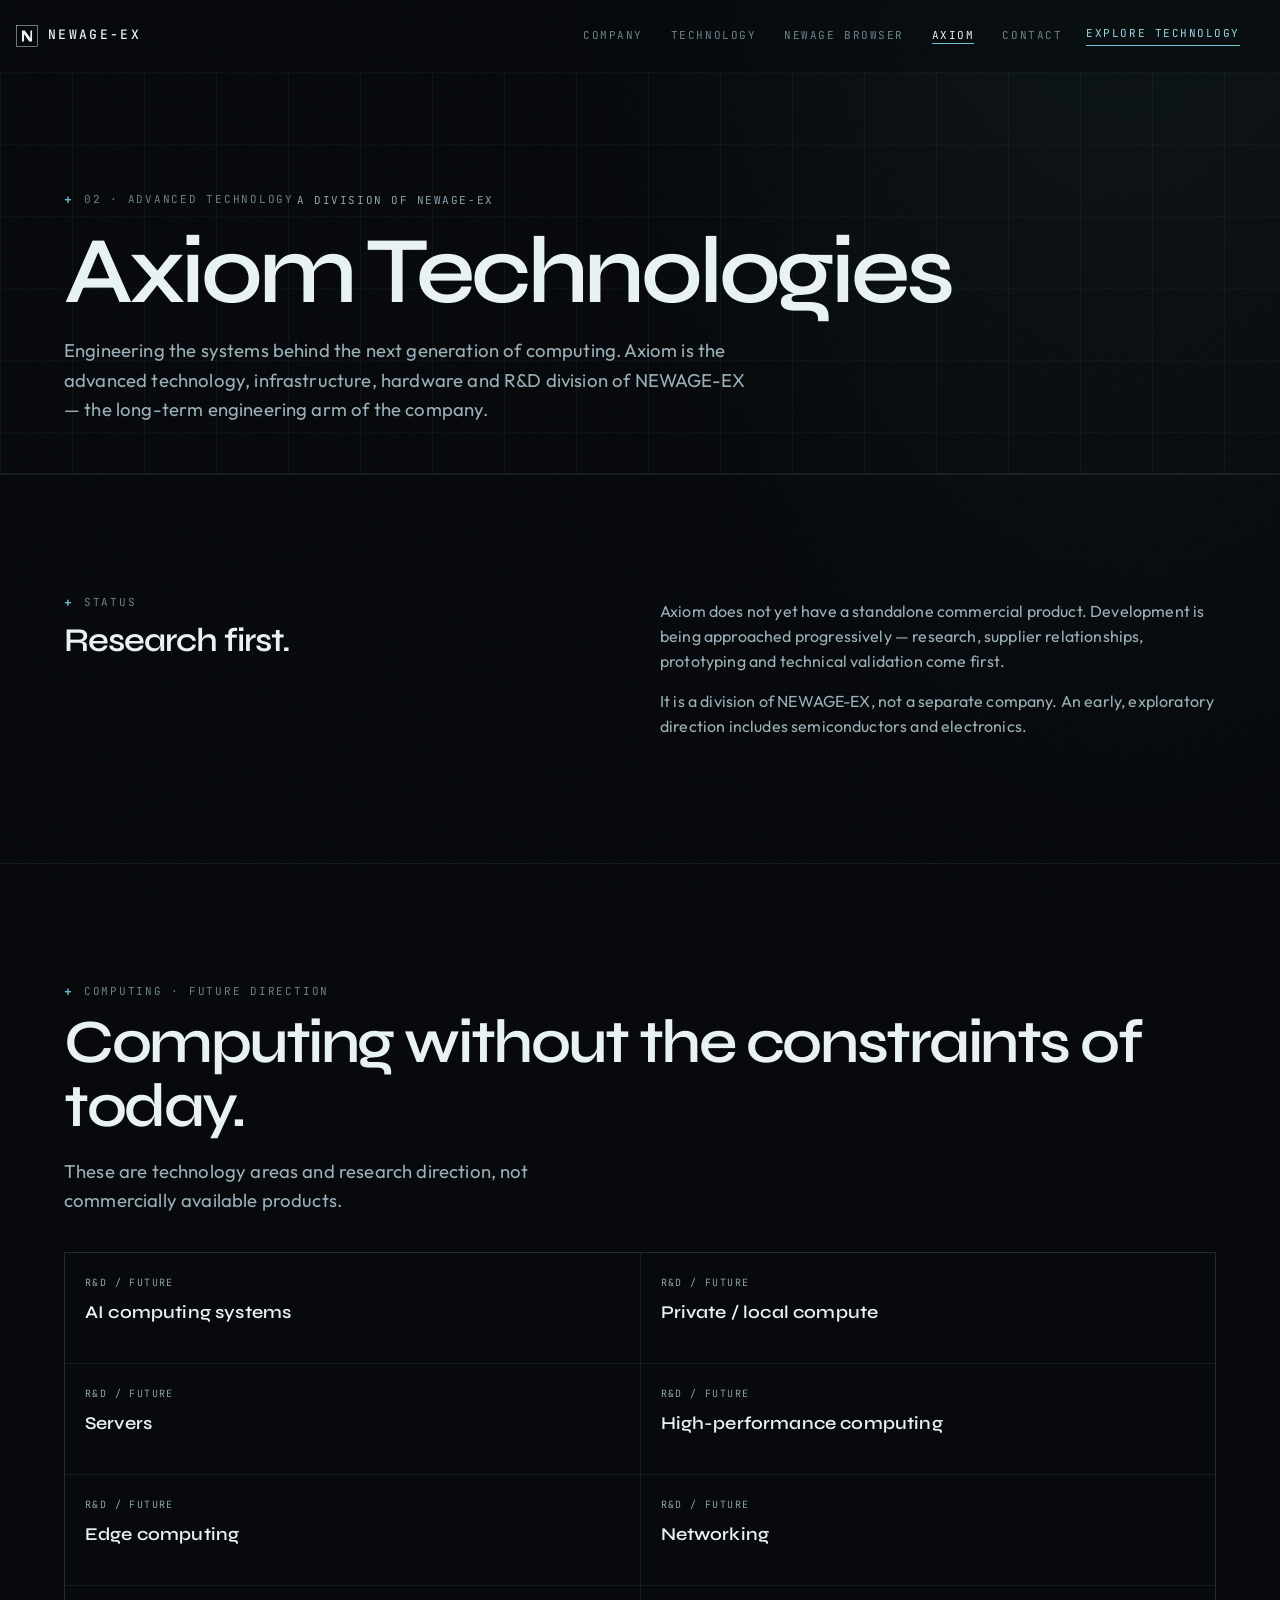
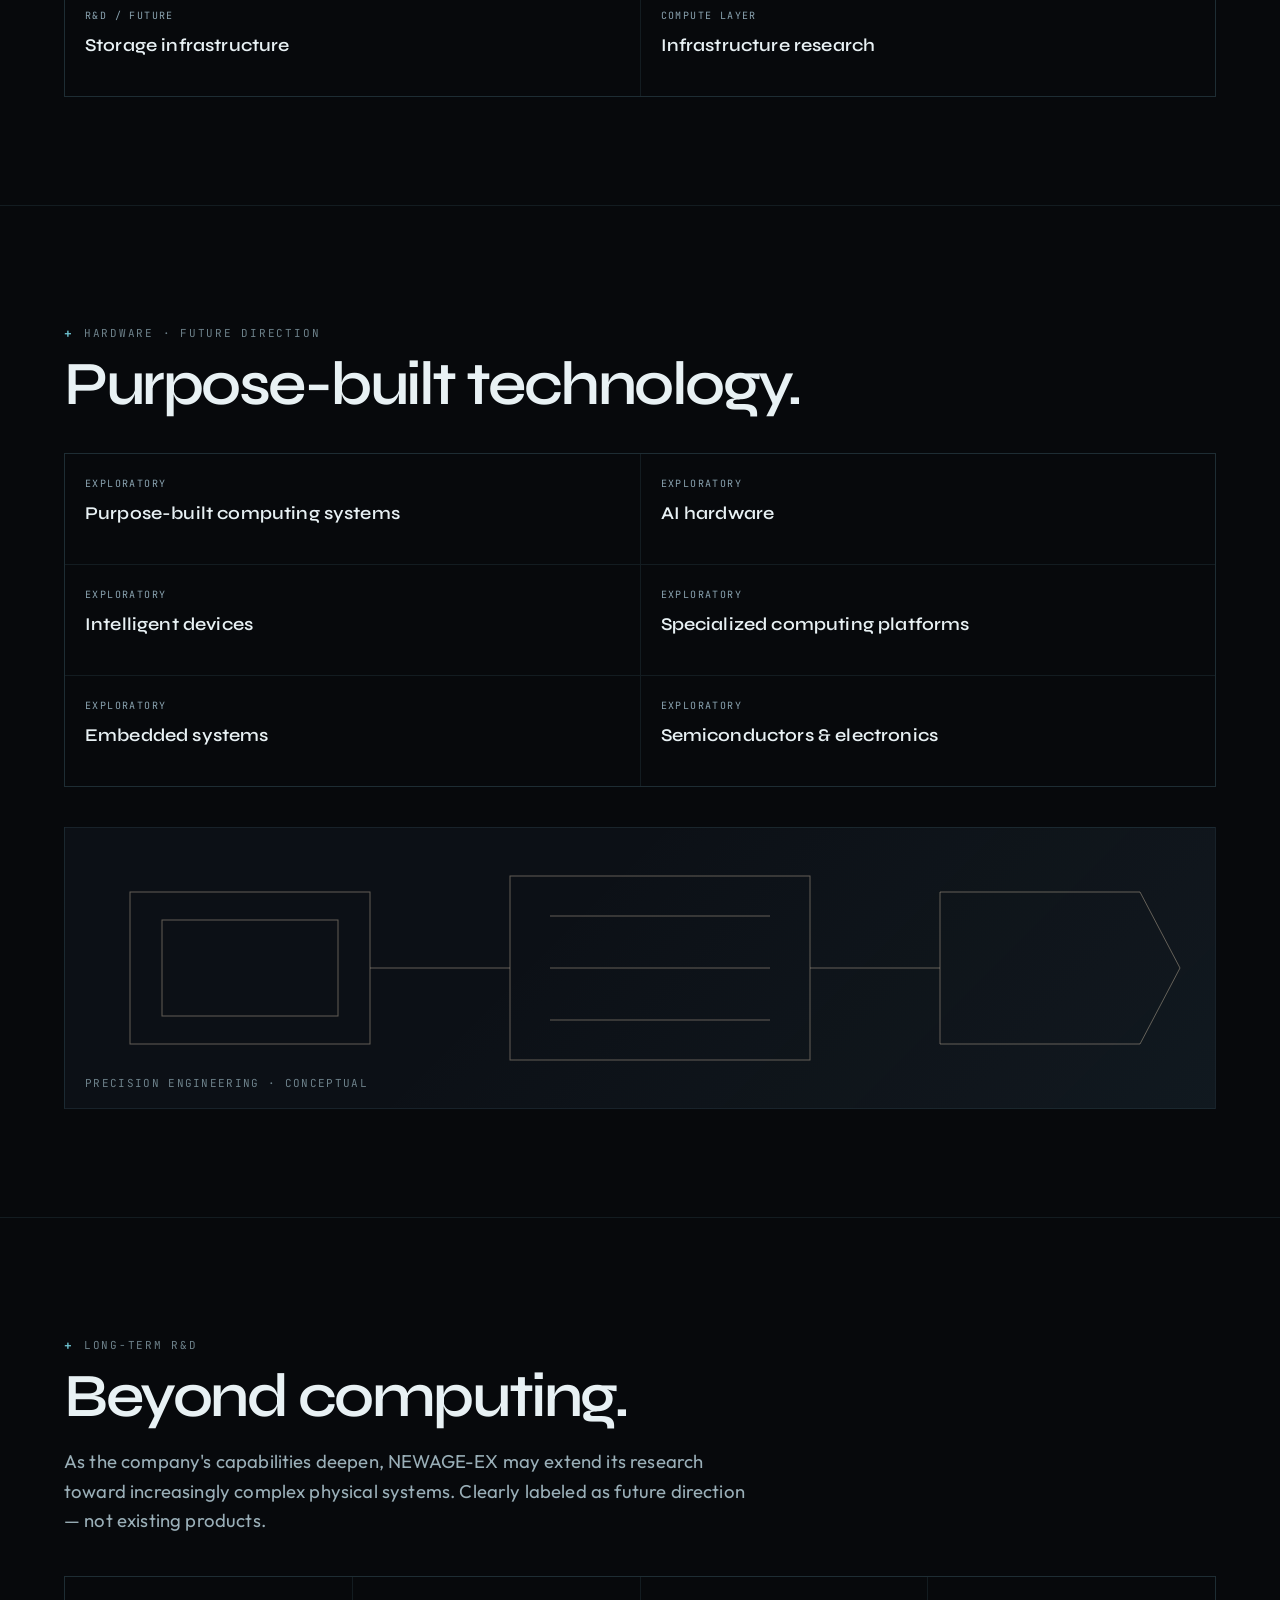
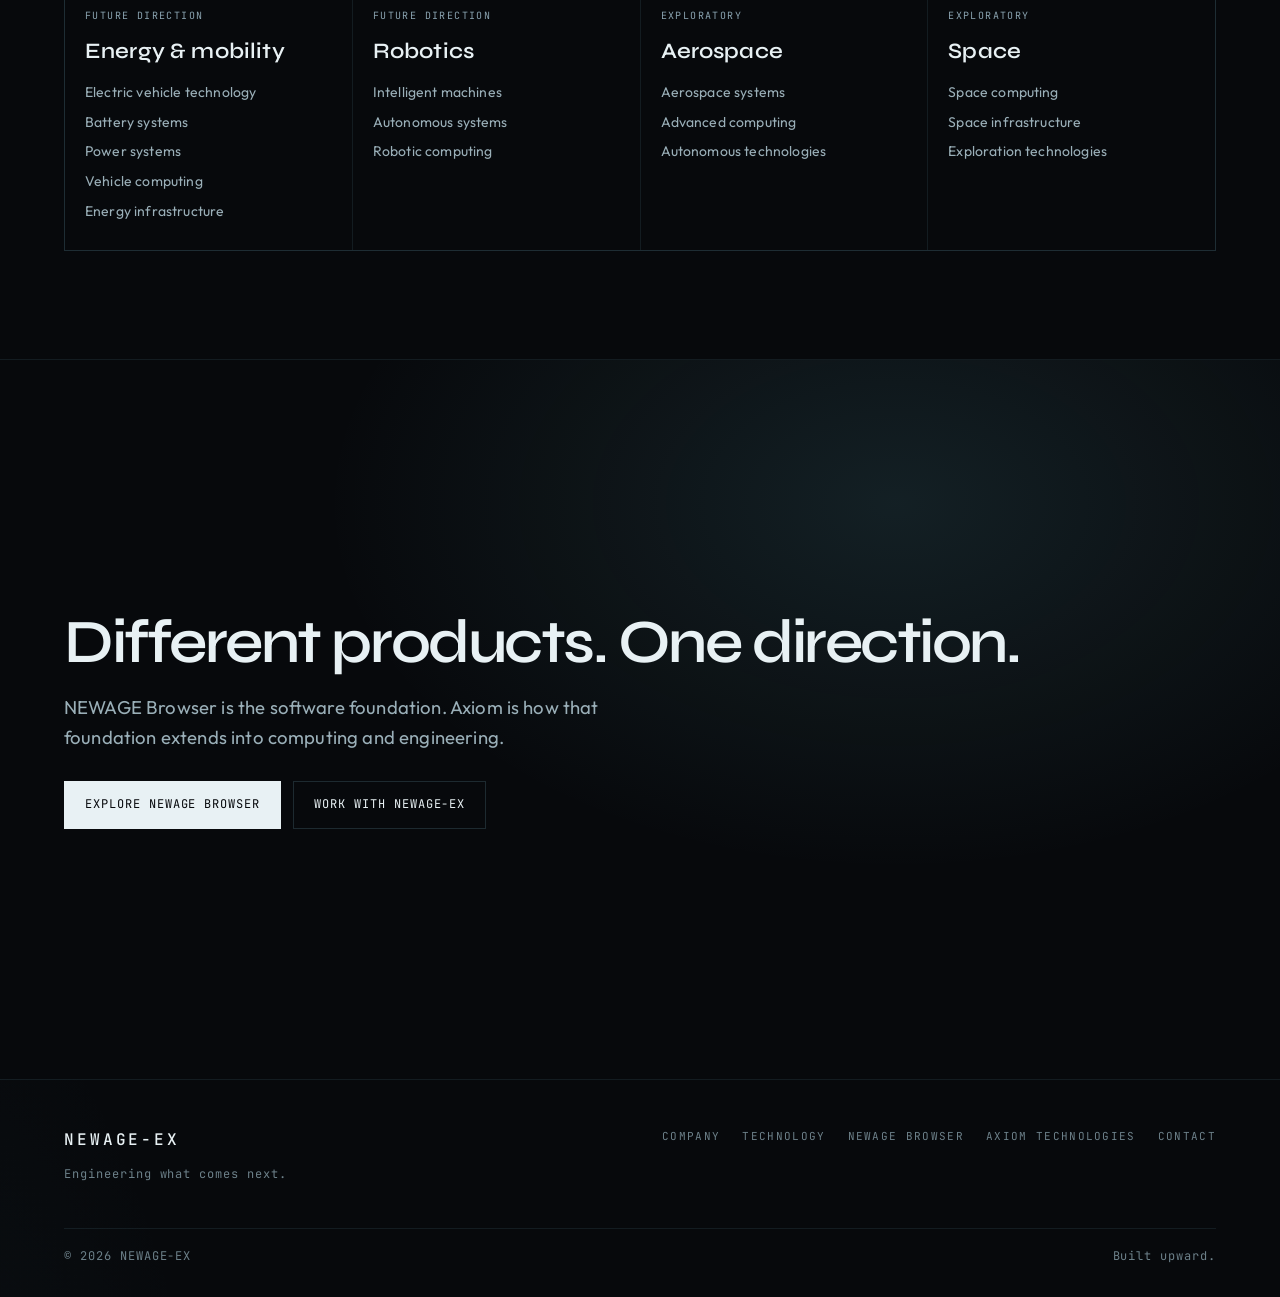
==== commit d631c85e: "Shift the site to a cooler technical type system and visual language. Co-authored-by: Cursor <cursor" ====
--- a/axiom.html
+++ b/axiom.html
@@ -5,12 +5,12 @@
   <meta name="viewport" content="width=device-width, initial-scale=1, viewport-fit=cover">
   <title>Axiom Technologies — NEWAGE-EX</title>
   <meta name="description" content="Axiom Technologies is the advanced technology, infrastructure, hardware and R&D division of NEWAGE-EX. Research direction — not a standalone commercial product.">
-  <meta name="theme-color" content="#0c0d11">
+  <meta name="theme-color" content="#07090c">
   <link rel="icon" href="./favicon.svg" type="image/svg+xml">
   <link rel="preconnect" href="https://fonts.googleapis.com">
   <link rel="preconnect" href="https://fonts.gstatic.com" crossorigin>
-  <link href="https://fonts.googleapis.com/css2?family=Space+Grotesk:wght@400;500;600&family=Inter:wght@400;500;600&family=IBM+Plex+Mono:wght@400;500&display=swap" rel="stylesheet">
-  <link rel="stylesheet" href="./css/styles.css">
+  <link href="https://fonts.googleapis.com/css2?family=JetBrains+Mono:wght@400;500&family=Outfit:wght@300;400;500;600&family=Syne:wght@500;600;700&display=swap" rel="stylesheet">
+  <link rel="stylesheet" href="./css/styles.css?v=3">
 </head>
 <body data-page="axiom">
   <a class="skip" href="#main">Skip to content</a>
--- a/css/styles.css
+++ b/css/styles.css
@@ -1,29 +1,29 @@
 :root {
-  --bg: #0c0d11;
-  --bg-2: #101218;
-  --bg-3: #151821;
-  --bg-4: #1b1f2a;
-  --glass: rgba(16, 18, 24, 0.72);
-  --glass-2: rgba(22, 26, 34, 0.55);
-  --ink: #eceae4;
-  --ink-2: #b7b6b0;
-  --ink-3: #7e7e79;
-  --ink-4: #54544f;
-  --line: rgba(236, 234, 228, 0.08);
-  --line-2: rgba(236, 234, 228, 0.14);
-  --line-3: rgba(236, 234, 228, 0.22);
-  --accent: #8aa3b0;
-  --accent-2: #a8c0c9;
-  --accent-dim: rgba(138, 163, 176, 0.14);
-  --accent-glow: rgba(138, 163, 176, 0.28);
-  --metal: #b7aa94;
-  --ok: #8fba9a;
+  --bg: #07090c;
+  --bg-2: #0c1016;
+  --bg-3: #121820;
+  --bg-4: #18222c;
+  --glass: rgba(10, 16, 22, 0.72);
+  --glass-2: rgba(16, 24, 32, 0.55);
+  --ink: #e8f1f4;
+  --ink-2: #9aafb8;
+  --ink-3: #6d818a;
+  --ink-4: #4a5b64;
+  --line: rgba(126, 196, 210, 0.1);
+  --line-2: rgba(126, 196, 210, 0.18);
+  --line-3: rgba(126, 196, 210, 0.28);
+  --accent: #6ec4d2;
+  --accent-2: #9ad7e0;
+  --accent-dim: rgba(110, 196, 210, 0.12);
+  --accent-glow: rgba(110, 196, 210, 0.32);
+  --metal: #8aa3b0;
+  --ok: #6ec4d2;
   --edge: clamp(20px, 5vw, 80px);
   --max: 1280px;
   --nav-h: 72px;
-  --display: "Space Grotesk", "Inter", system-ui, sans-serif;
-  --body: "Inter", system-ui, sans-serif;
-  --mono: "IBM Plex Mono", ui-monospace, monospace;
+  --display: "Syne", "Outfit", system-ui, sans-serif;
+  --body: "Outfit", system-ui, sans-serif;
+  --mono: "JetBrains Mono", ui-monospace, monospace;
   --ease: cubic-bezier(.22, 1, .36, 1);
   --ease-out: cubic-bezier(.16, 1, .3, 1);
 }
@@ -37,11 +37,16 @@
 }
 html, body { margin: 0; min-height: 100%; }
 body {
-  background: var(--bg);
+  background:
+    radial-gradient(ellipse 90% 55% at 88% -10%, rgba(110, 196, 210, 0.09), transparent 52%),
+    radial-gradient(ellipse 60% 40% at -10% 110%, rgba(110, 196, 210, 0.05), transparent 48%),
+    var(--bg);
   color: var(--ink);
   font-family: var(--body);
   font-size: 16px;
+  font-weight: 400;
   line-height: 1.55;
+  letter-spacing: 0.01em;
   -webkit-font-smoothing: antialiased;
   text-rendering: optimizeLegibility;
   overflow-x: clip;
@@ -50,7 +55,7 @@
 button, input, textarea, select { font: inherit; color: inherit; }
 button { background: none; border: 0; cursor: pointer; }
 a { color: inherit; text-decoration: none; }
-::selection { background: var(--ink); color: var(--bg); }
+::selection { background: var(--accent); color: var(--bg); }
 :focus-visible { outline: 1px solid var(--accent-2); outline-offset: 3px; }
 
 .skip {
@@ -94,7 +99,7 @@
   width: 10px;
   height: 10px;
   margin: -5px 0 0 -5px;
-  border: 1px solid rgba(236, 234, 228, 0.55);
+  border: 1px solid rgba(110, 196, 210, 0.65);
   pointer-events: none;
   z-index: 140;
   opacity: 0;
@@ -126,25 +131,25 @@
 .display-1 {
   margin: 0;
   font-family: var(--display);
-  font-weight: 500;
-  letter-spacing: -0.03em;
-  line-height: 1.02;
+  font-weight: 600;
+  letter-spacing: -0.045em;
+  line-height: 0.98;
   font-size: clamp(40px, 7.4vw, 104px);
 }
 .display-2 {
   margin: 0;
   font-family: var(--display);
-  font-weight: 500;
-  letter-spacing: -0.028em;
-  line-height: 1.08;
+  font-weight: 600;
+  letter-spacing: -0.04em;
+  line-height: 1.04;
   font-size: clamp(30px, 4.8vw, 64px);
 }
 .display-3 {
   margin: 0;
   font-family: var(--display);
-  font-weight: 500;
-  letter-spacing: -0.022em;
-  line-height: 1.14;
+  font-weight: 600;
+  letter-spacing: -0.03em;
+  line-height: 1.12;
   font-size: clamp(22px, 2.6vw, 36px);
 }
 .lede {
@@ -172,10 +177,14 @@
   color: var(--ink-3);
 }
 .kicker::before {
-  content: "";
-  width: 6px;
-  height: 6px;
-  border: 1px solid var(--accent);
+  content: "+";
+  border: 0;
+  width: auto;
+  height: auto;
+  color: var(--accent);
+  font-size: 13px;
+  line-height: 1;
+  font-weight: 500;
 }
 
 .btn, .btn-ghost, .btn-text {
@@ -192,16 +201,18 @@
   transition: background .35s var(--ease), color .35s var(--ease), border-color .35s var(--ease), transform .35s var(--ease);
 }
 .btn {
+  position: relative;
   background: var(--ink);
   color: var(--bg);
   border: 1px solid var(--ink);
 }
-.btn:hover { background: transparent; color: var(--ink); }
+.btn:hover { background: transparent; color: var(--accent-2); border-color: var(--accent); }
 .btn-ghost {
+  position: relative;
   border: 1px solid var(--line-2);
   color: var(--ink);
 }
-.btn-ghost:hover { border-color: var(--ink); }
+.btn-ghost:hover { border-color: var(--accent); color: var(--accent-2); }
 .btn-text {
   padding: 0;
   min-height: 0;
@@ -227,13 +238,13 @@
   top: 0;
   z-index: 50;
   height: var(--nav-h);
-  background: rgba(12, 13, 17, 0.4);
+  background: rgba(7, 9, 12, 0.4);
   border-bottom: 1px solid transparent;
   backdrop-filter: blur(0px);
   transition: background .35s var(--ease), border-color .35s var(--ease), backdrop-filter .35s;
 }
 .nav.is-scrolled {
-  background: rgba(12, 13, 17, 0.86);
+  background: rgba(7, 9, 12, 0.88);
   border-bottom-color: var(--line);
   backdrop-filter: blur(18px);
 }
@@ -250,10 +261,10 @@
   display: flex;
   align-items: center;
   gap: 10px;
-  font-family: var(--display);
-  font-size: 14px;
+  font-family: var(--mono);
+  font-size: 13px;
   font-weight: 500;
-  letter-spacing: 0.12em;
+  letter-spacing: 0.18em;
 }
 .nav-logo svg { width: 22px; height: 22px; color: var(--ink); }
 .nav-links {
@@ -269,13 +280,14 @@
   color: var(--ink-3);
 }
 .nav-links a:hover, .nav-links a[aria-current="page"] { color: var(--ink); }
-.nav-links a[aria-current="page"] { box-shadow: inset 0 -1px 0 var(--ink); }
+.nav-links a[aria-current="page"] { box-shadow: inset 0 -1px 0 var(--accent); color: var(--ink); }
 .nav-cta {
   font-family: var(--mono);
   font-size: 11px;
-  letter-spacing: 0.12em;
+  letter-spacing: 0.14em;
   text-transform: uppercase;
-  border-bottom: 1px solid var(--ink);
+  border-bottom: 1px solid var(--accent);
+  color: var(--accent-2);
   padding-bottom: 2px;
 }
 .nav-toggle {
@@ -302,7 +314,7 @@
   left: 0;
   right: 0;
   top: var(--nav-h);
-  background: rgba(12, 13, 17, 0.96);
+  background: rgba(7, 9, 12, 0.96);
   border-bottom: 1px solid var(--line);
   padding: 18px 24px 28px;
   flex-direction: column;
@@ -329,7 +341,43 @@
   margin: 0 auto;
   padding: 48px 0 80px;
 }
+.hero::after {
+  content: "";
+  position: absolute;
+  inset: 0;
+  pointer-events: none;
+  background: repeating-linear-gradient(
+    to bottom,
+    transparent 0 3px,
+    rgba(110, 196, 210, 0.018) 3px 4px
+  );
+  mask-image: linear-gradient(90deg, #000 0%, transparent 58%);
+  opacity: 0.7;
+}
 .hero-copy { position: relative; z-index: 2; max-width: 720px; }
+.hero-copy::before,
+.hero-copy::after {
+  content: "";
+  position: absolute;
+  width: 14px;
+  height: 14px;
+  pointer-events: none;
+  color: var(--accent);
+}
+.hero-copy::before {
+  left: -16px;
+  top: -10px;
+  border-left: 1px solid currentColor;
+  border-top: 1px solid currentColor;
+}
+.hero-copy::after {
+  right: auto;
+  left: -16px;
+  top: auto;
+  bottom: -6px;
+  border-left: 1px solid currentColor;
+  border-bottom: 1px solid currentColor;
+}
 .hero-eyebrow {
   margin: 0 0 22px;
   font-family: var(--mono);
@@ -340,9 +388,9 @@
 .hero h1 {
   margin: 0;
   font-family: var(--display);
-  font-weight: 500;
-  letter-spacing: -0.035em;
-  line-height: 0.96;
+  font-weight: 700;
+  letter-spacing: -0.048em;
+  line-height: 0.92;
   font-size: clamp(46px, 8vw, 108px);
 }
 .hero-layer {
@@ -402,8 +450,8 @@
   position: absolute;
   inset: 8% 4%;
   background-image:
-    linear-gradient(rgba(138,163,176,.07) 1px, transparent 1px),
-    linear-gradient(90deg, rgba(138,163,176,.07) 1px, transparent 1px);
+    linear-gradient(rgba(110,196,210,.08) 1px, transparent 1px),
+    linear-gradient(90deg, rgba(110,196,210,.08) 1px, transparent 1px);
   background-size: 48px 48px;
   mask-image: radial-gradient(ellipse at 55% 45%, #000 30%, transparent 75%);
   transform: rotateX(62deg) rotateZ(-18deg);
@@ -425,9 +473,10 @@
   width: 84%;
   height: 86px;
   border: 1px solid var(--line-2);
-  background: linear-gradient(180deg, rgba(138,163,176,.09), rgba(12,13,17,.35));
+  border-top-color: rgba(110, 196, 210, 0.45);
+  background: linear-gradient(180deg, rgba(110,196,210,.12), rgba(7,9,12,.4));
   backdrop-filter: blur(6px);
-  box-shadow: 0 18px 40px rgba(0,0,0,.28);
+  box-shadow: 0 18px 40px rgba(0,0,0,.28), 0 0 24px rgba(110, 196, 210, 0.06);
 }
 .arch-plane span {
   position: absolute;
@@ -549,14 +598,15 @@
   transition: background .5s var(--ease), border-color .5s var(--ease);
 }
 .layer.is-on {
-  background: linear-gradient(90deg, var(--accent-dim), rgba(16,18,24,.7));
+  background: linear-gradient(90deg, var(--accent-dim), rgba(12,16,22,.7));
   border-color: var(--line-2);
+  box-shadow: inset 2px 0 0 var(--accent);
 }
 .layer strong {
   font-family: var(--display);
   font-size: 18px;
-  font-weight: 500;
-  letter-spacing: 0.08em;
+  font-weight: 600;
+  letter-spacing: 0.1em;
 }
 .layer p { margin: 0; color: var(--ink-2); font-size: 15px; }
 .layer .idx {
@@ -591,8 +641,8 @@
   border-top: 1px solid var(--line);
   font-family: var(--display);
   font-size: clamp(22px, 2.4vw, 32px);
-  font-weight: 500;
-  letter-spacing: -0.02em;
+  font-weight: 600;
+  letter-spacing: -0.03em;
   line-height: 1.25;
   color: var(--ink);
   max-width: 22ch;
@@ -625,6 +675,7 @@
 /* Browser mock */
 .nb {
   border: 1px solid var(--line-2);
+  border-top: 1px solid var(--accent);
   background: #0e1016;
   box-shadow: 0 40px 90px rgba(0,0,0,.4);
   min-height: 520px;
@@ -725,7 +776,7 @@
 .nb-start strong {
   font-family: var(--display);
   letter-spacing: 0.18em;
-  font-weight: 500;
+  font-weight: 600;
   font-size: 18px;
 }
 .nb-links {
@@ -740,7 +791,7 @@
   font-size: 11px;
   color: var(--ink-3);
 }
-.page-doc h3 { margin: 0 0 10px; font-size: 22px; font-weight: 500; }
+.page-doc h3 { margin: 0 0 10px; font-size: 22px; font-weight: 600; }
 .page-doc p { margin: 0 0 10px; color: var(--ink-2); font-size: 13px; line-height: 1.6; }
 .page-doc .ghost {
   height: 8px;
@@ -824,7 +875,7 @@
 .nb[data-state="local"] .nb-ai { box-shadow: inset 2px 0 0 var(--accent); }
 .nb[data-state="execute"] .cursor-dot { opacity: 1; }
 .nb[data-state="browse"] .cursor-dot { opacity: 0; }
-.nb[data-state="secure"] .nb-page { outline: 1px dashed rgba(138,163,176,.28); outline-offset: -10px; }
+.nb[data-state="secure"] .nb-page { outline: 1px dashed rgba(110,196,210,.35); outline-offset: -10px; }
 .nb[data-state="workflow"] .nb-log li { color: var(--ink-2); }
 
 /* CAPABILITIES */
@@ -847,7 +898,7 @@
   margin: 0;
   font-family: var(--display);
   font-size: 20px;
-  font-weight: 500;
+  font-weight: 600;
 }
 .cap p { margin: 0; color: var(--ink-2); font-size: 14px; line-height: 1.55; }
 .viz {
@@ -952,12 +1003,12 @@
 .store-panel {
   border: 1px solid var(--line-2);
   padding: 28px;
-  background: linear-gradient(180deg, rgba(138,163,176,.08), transparent 55%);
+  background: linear-gradient(180deg, rgba(110,196,210,.1), transparent 55%);
 }
 .store-panel h3 {
   margin: 8px 0 10px;
   font-family: var(--display);
-  font-weight: 500;
+  font-weight: 600;
   font-size: 28px;
 }
 .store-meta {
@@ -982,7 +1033,7 @@
   place-items: center;
   text-align: center;
   background:
-    radial-gradient(ellipse at 50% 120%, rgba(138,163,176,.12), transparent 50%),
+    radial-gradient(ellipse at 50% 120%, rgba(110,196,210,.14), transparent 50%),
     var(--bg);
   overflow: hidden;
 }
@@ -1076,7 +1127,7 @@
   margin: 0;
   font-family: var(--display);
   font-size: 18px;
-  font-weight: 500;
+  font-weight: 600;
 }
 
 .hardware-stage {
@@ -1084,7 +1135,7 @@
   min-height: 280px;
   border: 1px solid var(--line);
   background:
-    linear-gradient(135deg, transparent 40%, rgba(183,170,148,.05)),
+    linear-gradient(135deg, transparent 40%, rgba(110,196,210,.05)),
     var(--bg-2);
   position: relative;
   overflow: hidden;
@@ -1115,7 +1166,7 @@
 .hz h3 {
   margin: 8px 0 14px;
   font-family: var(--display);
-  font-weight: 500;
+  font-weight: 600;
   font-size: 22px;
 }
 .hz ul { margin: 0; padding: 0; list-style: none; display: grid; gap: 8px; color: var(--ink-2); font-size: 14px; }
@@ -1150,7 +1201,7 @@
   margin: 12px 0 10px;
   font-family: var(--display);
   font-size: 18px;
-  font-weight: 500;
+  font-weight: 600;
   letter-spacing: 0.04em;
 }
 .flow-step p { margin: 0; color: var(--ink-2); font-size: 14px; }
@@ -1171,7 +1222,7 @@
 .one-card h3 {
   margin: 0 0 12px;
   font-family: var(--display);
-  font-weight: 500;
+  font-weight: 600;
   font-size: 26px;
 }
 
@@ -1199,7 +1250,7 @@
   display: grid;
   align-content: center;
   background:
-    radial-gradient(ellipse at 70% 20%, rgba(138,163,176,.1), transparent 45%),
+    radial-gradient(ellipse at 70% 20%, rgba(110,196,210,.12), transparent 45%),
     var(--bg);
 }
 
@@ -1207,6 +1258,9 @@
 .page-hero {
   padding: clamp(72px, 12vh, 140px) 0 48px;
   border-bottom: 1px solid var(--line);
+  background:
+    linear-gradient(90deg, rgba(110,196,210,.06) 1px, transparent 1px) 0 0 / 72px 72px,
+    linear-gradient(rgba(110,196,210,.04) 1px, transparent 1px) 0 0 / 72px 72px;
 }
 .nav-mobile a[aria-current="page"] { color: var(--ink); }
 .page-hero h1 { max-width: 16ch; }
@@ -1226,7 +1280,7 @@
 .contact-mail {
   font-family: var(--display);
   font-size: clamp(22px, 3vw, 36px);
-  font-weight: 500;
+  font-weight: 600;
   letter-spacing: -0.02em;
   border-bottom: 1px solid var(--line-3);
   display: inline-block;
@@ -1250,6 +1304,14 @@
   border: 1px solid var(--line-2);
   padding: 12px 12px;
   color: var(--ink);
+  font-family: var(--body);
+  letter-spacing: 0.01em;
+  transition: border-color .25s var(--ease), box-shadow .25s var(--ease);
+}
+.form input:focus, .form textarea:focus, .form select:focus {
+  outline: none;
+  border-color: var(--accent);
+  box-shadow: 0 0 0 1px rgba(110, 196, 210, 0.28);
 }
 .form textarea { min-height: 140px; resize: vertical; }
 .form input[aria-invalid="true"],
@@ -1295,9 +1357,9 @@
   padding-bottom: 32px;
 }
 .footer strong {
-  font-family: var(--display);
+  font-family: var(--mono);
   font-weight: 500;
-  letter-spacing: 0.12em;
+  letter-spacing: 0.18em;
   display: block;
   margin-bottom: 8px;
 }
